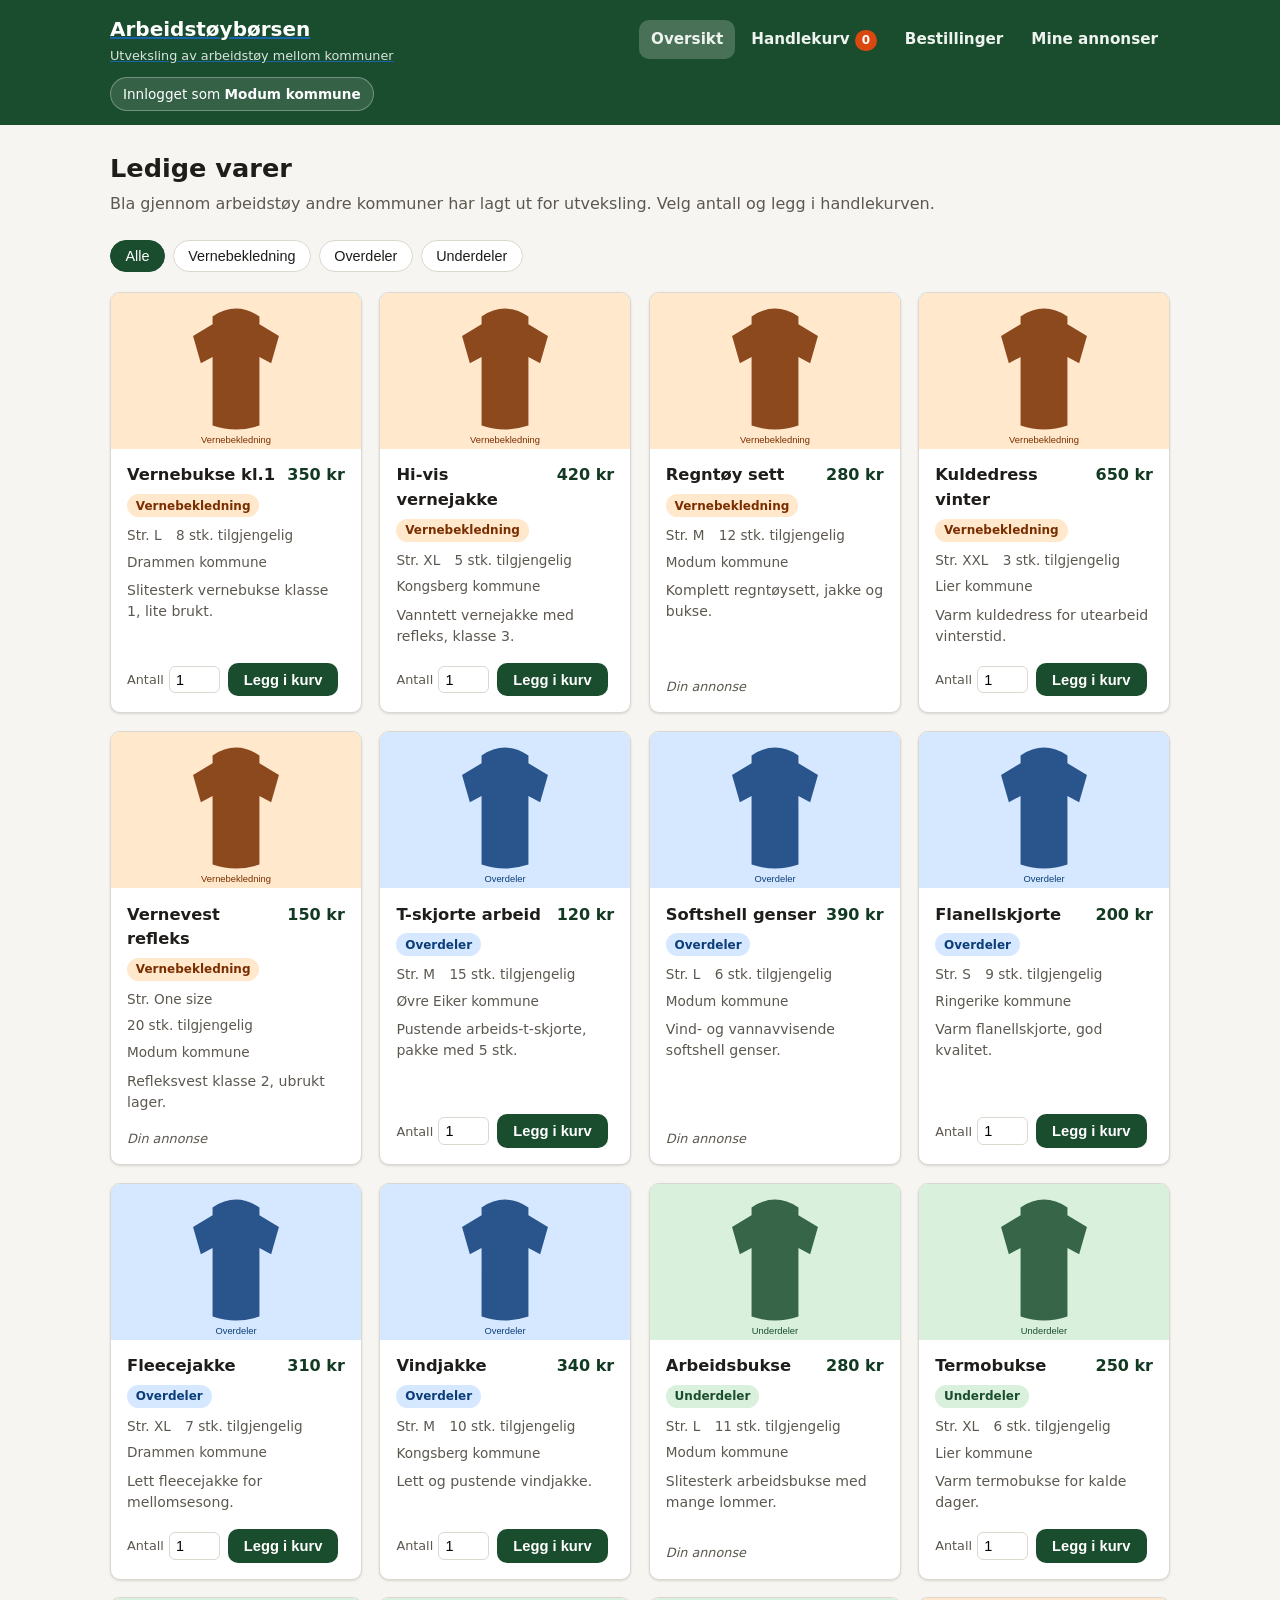
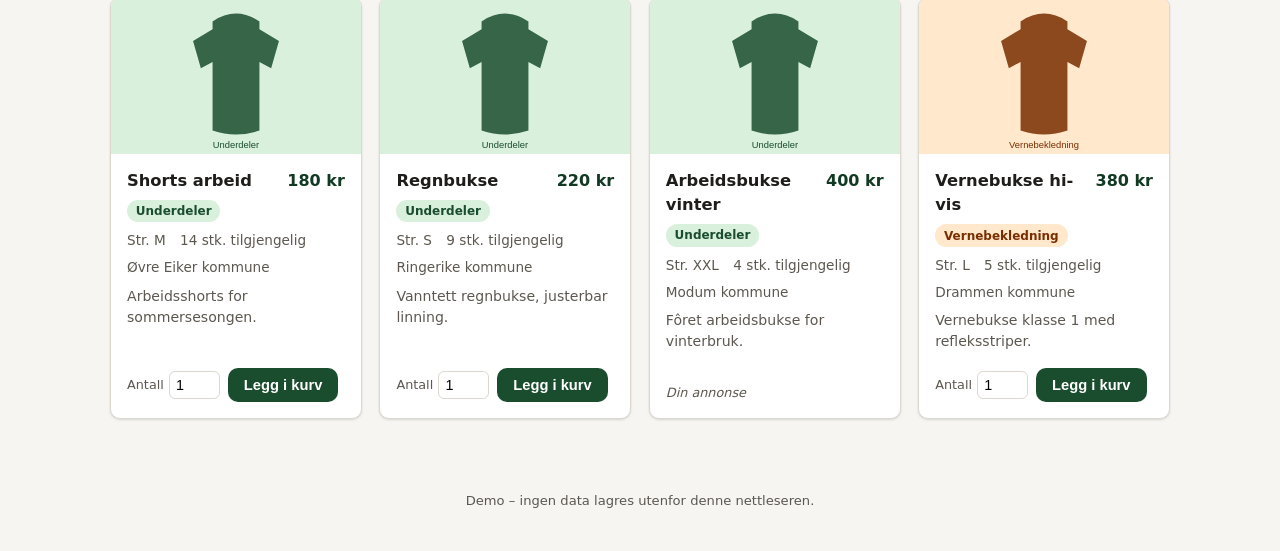
==== index.html @ 623a4e7e "Add clickable workwear marketplace demo Static HTML/CSS/JS site for exchanging workwear between muni" ====
<!doctype html>
<html lang="nb">
<head>
  <meta charset="utf-8" />
  <meta name="viewport" content="width=device-width, initial-scale=1" />
  <title>Oversikt – Arbeidstøybørsen</title>
  <meta name="description" content="Bla gjennom arbeidstøy som er ledig for utveksling mellom kommuner." />
  <link rel="stylesheet" href="assets/css/style.css" />
</head>
<body>
  <a class="skip-link" href="#main">Hopp til innhold</a>

  <header class="site-header">
    <div class="header-inner">
      <a class="brand" href="index.html">
        <span class="brand-name">Arbeidstøybørsen</span>
        <span class="brand-tagline">Utveksling av arbeidstøy mellom kommuner</span>
      </a>
      <nav class="main-nav" aria-label="Hovedmeny">
        <a href="index.html" data-page="oversikt">Oversikt</a>
        <a href="handlekurv.html" data-page="handlekurv">Handlekurv<span class="badge-count" data-cart-count aria-hidden="true">0</span><span class="sr-only"> varer i handlekurv</span></a>
        <a href="bestillinger.html" data-page="bestillinger">Bestillinger</a>
        <a href="mine-annonser.html" data-page="mine-annonser">Mine annonser</a>
      </nav>
      <span class="user-chip">Innlogget som <strong>Modum kommune</strong></span>
    </div>
  </header>

  <main id="main">
    <h1 class="page-title">Ledige varer</h1>
    <p class="page-lead">Bla gjennom arbeidstøy andre kommuner har lagt ut for utveksling. Velg antall og legg i handlekurven.</p>

    <div class="filters" role="group" aria-label="Filtrer etter kategori">
      <button class="filter-btn" type="button" data-filter="Alle" aria-pressed="true">Alle</button>
      <button class="filter-btn" type="button" data-filter="Vernebekledning" aria-pressed="false">Vernebekledning</button>
      <button class="filter-btn" type="button" data-filter="Overdeler" aria-pressed="false">Overdeler</button>
      <button class="filter-btn" type="button" data-filter="Underdeler" aria-pressed="false">Underdeler</button>
    </div>

    <ul class="listing-grid" id="listing-grid" aria-label="Varer til utveksling"></ul>
    <p id="empty-message" class="empty-state" hidden>Ingen varer i denne kategorien akkurat nå.</p>
  </main>

  <footer class="site-footer">
    Demo – ingen data lagres utenfor denne nettleseren.
  </footer>

  <script src="assets/js/data.js"></script>
  <script src="assets/js/store.js"></script>
  <script src="assets/js/ui.js"></script>
  <script>
    let activeFilter = "Alle";

    function renderListings() {
      const grid = document.getElementById("listing-grid");
      const emptyMsg = document.getElementById("empty-message");
      const listings = Store.getListings().filter(
        (l) => activeFilter === "Alle" || l.category === activeFilter
      );

      grid.innerHTML = "";
      emptyMsg.hidden = listings.length !== 0;

      listings.forEach((listing) => {
        const isMine = listing.municipality === Store.MY_MUNICIPALITY;
        const soldOut = listing.quantity <= 0;
        const li = document.createElement("li");
        li.className = "listing-card";
        li.innerHTML = `
          <img src="${placeholderImage(listing.category)}" alt="Illustrasjonsbilde av ${escapeHtml(listing.title)}" />
          <div class="listing-body">
            <div class="listing-top-row">
              <h2 class="listing-title">${escapeHtml(listing.title)}</h2>
              <span class="listing-price">${Store.formatPrice(listing.price)}</span>
            </div>
            <span class="category-tag" data-category="${listing.category}">${listing.category}</span>
            <p class="listing-meta">
              <span>Str. ${escapeHtml(listing.size)}</span>
              <span>${listing.quantity} stk. tilgjengelig</span>
              <span>${escapeHtml(listing.municipality)}</span>
            </p>
            <p class="listing-desc">${escapeHtml(listing.description)}</p>
            <div class="listing-footer">
              ${
                isMine
                  ? `<span class="own-tag">Din annonse</span>`
                  : soldOut
                  ? `<span class="own-tag">Utsolgt</span>`
                  : `
                <div class="qty-field">
                  <label for="qty-${listing.id}">Antall</label>
                  <input type="number" id="qty-${listing.id}" min="1" max="${listing.quantity}" value="1" />
                </div>
                <button class="btn btn-primary" type="button" data-add="${listing.id}">Legg i kurv</button>
              `
              }
            </div>
          </div>
        `;
        grid.appendChild(li);
      });

      grid.querySelectorAll("[data-add]").forEach((btn) => {
        btn.addEventListener("click", () => {
          const id = Number(btn.dataset.add);
          const qtyInput = document.getElementById(`qty-${id}`);
          let qty = parseInt(qtyInput.value, 10);
          if (!Number.isFinite(qty) || qty < 1) qty = 1;
          Store.addToCart(id, qty);
          Store.updateCartBadge();
          const listing = Store.getListing(id);
          showToast(`${qty} × ${listing.title} lagt i handlekurven`);
        });
      });
    }

    document.querySelectorAll(".filter-btn").forEach((btn) => {
      btn.addEventListener("click", () => {
        document.querySelectorAll(".filter-btn").forEach((b) => b.setAttribute("aria-pressed", "false"));
        btn.setAttribute("aria-pressed", "true");
        activeFilter = btn.dataset.filter;
        renderListings();
      });
    });

    initNav("oversikt");
    renderListings();
  </script>
</body>
</html>
---- assets/css/style.css ----
:root {
  --color-bg: #f6f5f2;
  --color-surface: #ffffff;
  --color-border: #dcd8d0;
  --color-text: #1f1d1a;
  --color-text-muted: #5c574f;
  --color-primary: #1a4d2e;
  --color-primary-dark: #123a22;
  --color-primary-contrast: #ffffff;
  --color-accent: #d9480f;
  --color-danger: #b3261e;
  --color-focus: #1864ab;
  --radius: 10px;
  --shadow: 0 1px 3px rgba(0, 0, 0, 0.08), 0 1px 2px rgba(0, 0, 0, 0.06);
  font-size: 16px;
}

* {
  box-sizing: border-box;
}

html,
body {
  margin: 0;
  padding: 0;
}

body {
  font-family: "Segoe UI", system-ui, -apple-system, Arial, sans-serif;
  background: var(--color-bg);
  color: var(--color-text);
  line-height: 1.5;
}

a {
  color: var(--color-focus);
}

img {
  max-width: 100%;
  display: block;
}

.sr-only {
  position: absolute;
  width: 1px;
  height: 1px;
  padding: 0;
  margin: -1px;
  overflow: hidden;
  clip: rect(0, 0, 0, 0);
  white-space: nowrap;
  border: 0;
}

.skip-link {
  position: absolute;
  left: -999px;
  top: 0;
  background: var(--color-primary);
  color: #fff;
  padding: 0.75rem 1rem;
  z-index: 100;
  border-radius: 0 0 var(--radius) 0;
}
.skip-link:focus {
  left: 0;
}

:focus-visible {
  outline: 3px solid var(--color-focus);
  outline-offset: 2px;
}

/* Header / nav */
.site-header {
  background: var(--color-primary);
  color: var(--color-primary-contrast);
}

.header-inner {
  max-width: 1100px;
  margin: 0 auto;
  padding: 0.9rem 1.25rem;
  display: flex;
  flex-wrap: wrap;
  align-items: center;
  justify-content: space-between;
  gap: 0.75rem;
}

.brand {
  display: flex;
  flex-direction: column;
  gap: 0.1rem;
}

.brand-name {
  font-size: 1.25rem;
  font-weight: 700;
  color: #fff;
  text-decoration: none;
}

.brand-tagline {
  font-size: 0.8rem;
  color: #d7e5db;
}

.main-nav {
  display: flex;
  flex-wrap: wrap;
  gap: 0.25rem;
  align-items: center;
}

.main-nav a {
  color: #eef3ef;
  text-decoration: none;
  padding: 0.5rem 0.75rem;
  border-radius: var(--radius);
  font-weight: 600;
  font-size: 0.95rem;
  position: relative;
}

.main-nav a:hover {
  background: rgba(255, 255, 255, 0.12);
}

.main-nav a[aria-current="page"] {
  background: rgba(255, 255, 255, 0.2);
}

.badge-count {
  display: inline-flex;
  align-items: center;
  justify-content: center;
  min-width: 1.35rem;
  height: 1.35rem;
  padding: 0 0.35rem;
  margin-left: 0.35rem;
  border-radius: 999px;
  background: var(--color-accent);
  color: #fff;
  font-size: 0.75rem;
  font-weight: 700;
}

.user-chip {
  background: rgba(255, 255, 255, 0.12);
  border: 1px solid rgba(255, 255, 255, 0.3);
  border-radius: 999px;
  padding: 0.35rem 0.75rem;
  font-size: 0.85rem;
  color: #fff;
  white-space: nowrap;
}

/* Layout */
main {
  max-width: 1100px;
  margin: 0 auto;
  padding: 1.5rem 1.25rem 3rem;
}

.page-title {
  margin: 0 0 0.25rem;
  font-size: 1.6rem;
}

.page-lead {
  color: var(--color-text-muted);
  margin: 0 0 1.5rem;
}

/* Filters */
.filters {
  display: flex;
  flex-wrap: wrap;
  gap: 0.5rem;
  margin-bottom: 1.25rem;
}

.filter-btn {
  background: var(--color-surface);
  border: 1px solid var(--color-border);
  border-radius: 999px;
  padding: 0.45rem 0.9rem;
  font-size: 0.9rem;
  cursor: pointer;
  color: var(--color-text);
}

.filter-btn:hover {
  border-color: var(--color-primary);
}

.filter-btn[aria-pressed="true"] {
  background: var(--color-primary);
  border-color: var(--color-primary);
  color: #fff;
}

/* Listing grid */
.listing-grid {
  display: grid;
  grid-template-columns: repeat(auto-fill, minmax(250px, 1fr));
  gap: 1.1rem;
  list-style: none;
  margin: 0;
  padding: 0;
}

.listing-card {
  background: var(--color-surface);
  border: 1px solid var(--color-border);
  border-radius: var(--radius);
  overflow: hidden;
  box-shadow: var(--shadow);
  display: flex;
  flex-direction: column;
}

.listing-card img {
  width: 100%;
  aspect-ratio: 8 / 5;
  object-fit: cover;
  background: #eee;
}

.listing-body {
  padding: 0.9rem 1rem 1rem;
  display: flex;
  flex-direction: column;
  gap: 0.4rem;
  flex: 1;
}

.listing-top-row {
  display: flex;
  justify-content: space-between;
  align-items: start;
  gap: 0.5rem;
}

.listing-title {
  font-size: 1.02rem;
  font-weight: 700;
  margin: 0;
}

.listing-price {
  font-weight: 700;
  color: var(--color-primary-dark);
  white-space: nowrap;
}

.category-tag {
  display: inline-block;
  font-size: 0.75rem;
  font-weight: 700;
  padding: 0.15rem 0.55rem;
  border-radius: 999px;
  width: fit-content;
}
.category-tag[data-category="Vernebekledning"] {
  background: #ffe8cc;
  color: #7a2e00;
}
.category-tag[data-category="Overdeler"] {
  background: #d6e8ff;
  color: #0b3d78;
}
.category-tag[data-category="Underdeler"] {
  background: #d8f0dc;
  color: #1a4d2e;
}

.listing-meta {
  display: flex;
  flex-wrap: wrap;
  gap: 0.4rem 0.9rem;
  font-size: 0.85rem;
  color: var(--color-text-muted);
  margin: 0.1rem 0;
}

.listing-desc {
  font-size: 0.88rem;
  color: var(--color-text-muted);
  margin: 0;
}

.listing-footer {
  margin-top: auto;
  display: flex;
  align-items: center;
  gap: 0.5rem;
  padding-top: 0.6rem;
}

.qty-field {
  display: flex;
  align-items: center;
  gap: 0.3rem;
}

.qty-field label {
  font-size: 0.8rem;
  color: var(--color-text-muted);
}

.qty-field input {
  width: 3.2rem;
  padding: 0.3rem 0.4rem;
  border: 1px solid var(--color-border);
  border-radius: 6px;
  font-size: 0.9rem;
}

.own-tag {
  font-size: 0.8rem;
  color: var(--color-text-muted);
  font-style: italic;
}

/* Buttons */
.btn {
  display: inline-flex;
  align-items: center;
  justify-content: center;
  gap: 0.4rem;
  border: none;
  border-radius: var(--radius);
  padding: 0.55rem 1rem;
  font-size: 0.92rem;
  font-weight: 600;
  cursor: pointer;
  text-decoration: none;
}

.btn-primary {
  background: var(--color-primary);
  color: #fff;
}
.btn-primary:hover {
  background: var(--color-primary-dark);
}
.btn-primary:disabled {
  background: #a9b8ae;
  cursor: not-allowed;
}

.btn-secondary {
  background: var(--color-surface);
  color: var(--color-text);
  border: 1px solid var(--color-border);
}
.btn-secondary:hover {
  border-color: var(--color-primary);
}

.btn-danger {
  background: transparent;
  color: var(--color-danger);
  border: 1px solid transparent;
  padding: 0.35rem 0.6rem;
  font-weight: 600;
}
.btn-danger:hover {
  background: #fbe9e7;
}

.btn-block {
  width: 100%;
}

/* Cart */
.cart-layout {
  display: grid;
  grid-template-columns: 1fr;
  gap: 1.5rem;
}
@media (min-width: 800px) {
  .cart-layout {
    grid-template-columns: 2fr 1fr;
    align-items: start;
  }
}

.cart-list {
  list-style: none;
  margin: 0;
  padding: 0;
  display: flex;
  flex-direction: column;
  gap: 0.75rem;
}

.cart-row {
  background: var(--color-surface);
  border: 1px solid var(--color-border);
  border-radius: var(--radius);
  padding: 0.75rem;
  display: grid;
  grid-template-columns: 64px 1fr auto;
  gap: 0.75rem;
  align-items: center;
}

.cart-row img {
  width: 64px;
  height: 64px;
  border-radius: 8px;
  object-fit: cover;
}

.cart-row-info h3 {
  margin: 0 0 0.15rem;
  font-size: 0.98rem;
}

.cart-row-info p {
  margin: 0;
  font-size: 0.82rem;
  color: var(--color-text-muted);
}

.cart-row-actions {
  display: flex;
  flex-direction: column;
  align-items: end;
  gap: 0.4rem;
}

.summary-card {
  background: var(--color-surface);
  border: 1px solid var(--color-border);
  border-radius: var(--radius);
  padding: 1.1rem;
  box-shadow: var(--shadow);
}

.summary-card h2 {
  margin-top: 0;
  font-size: 1.1rem;
}

.summary-row {
  display: flex;
  justify-content: space-between;
  font-size: 0.95rem;
  padding: 0.35rem 0;
}

.summary-row.total {
  font-weight: 700;
  font-size: 1.05rem;
  border-top: 1px solid var(--color-border);
  margin-top: 0.4rem;
  padding-top: 0.6rem;
}

.empty-state {
  background: var(--color-surface);
  border: 1px dashed var(--color-border);
  border-radius: var(--radius);
  padding: 2.5rem 1.5rem;
  text-align: center;
  color: var(--color-text-muted);
}

/* Orders */
.order-tabs {
  display: flex;
  gap: 0.5rem;
  margin-bottom: 1rem;
}

.order-list {
  list-style: none;
  margin: 0;
  padding: 0;
  display: flex;
  flex-direction: column;
  gap: 0.9rem;
}

.order-card {
  background: var(--color-surface);
  border: 1px solid var(--color-border);
  border-radius: var(--radius);
  padding: 1rem 1.1rem;
  box-shadow: var(--shadow);
}

.order-card-header {
  display: flex;
  flex-wrap: wrap;
  justify-content: space-between;
  gap: 0.5rem;
  align-items: center;
  margin-bottom: 0.5rem;
}

.order-id {
  font-weight: 700;
}

.order-meta {
  font-size: 0.85rem;
  color: var(--color-text-muted);
}

.status-pill {
  font-size: 0.78rem;
  font-weight: 700;
  padding: 0.2rem 0.6rem;
  border-radius: 999px;
}
.status-pill[data-status="Venter"] {
  background: #fff3cd;
  color: #7a5b00;
}
.status-pill[data-status="Bekreftet"] {
  background: #d6e8ff;
  color: #0b3d78;
}
.status-pill[data-status="Sendt"] {
  background: #e6d9ff;
  color: #4b1f9e;
}
.status-pill[data-status="Levert"] {
  background: #d8f0dc;
  color: #1a4d2e;
}

.order-items {
  list-style: none;
  margin: 0.5rem 0 0;
  padding: 0;
  font-size: 0.9rem;
  border-top: 1px solid var(--color-border);
}

.order-items li {
  display: flex;
  justify-content: space-between;
  padding: 0.35rem 0;
  border-bottom: 1px dashed var(--color-border);
}

.order-items li:last-child {
  border-bottom: none;
}

/* Forms */
.form-card {
  background: var(--color-surface);
  border: 1px solid var(--color-border);
  border-radius: var(--radius);
  padding: 1.25rem;
  box-shadow: var(--shadow);
  max-width: 640px;
}

.form-grid {
  display: grid;
  grid-template-columns: 1fr 1fr;
  gap: 0.9rem;
}

.form-grid .full {
  grid-column: 1 / -1;
}

.field {
  display: flex;
  flex-direction: column;
  gap: 0.3rem;
}

.field label {
  font-size: 0.88rem;
  font-weight: 600;
}

.field input,
.field select,
.field textarea {
  padding: 0.5rem 0.6rem;
  border: 1px solid var(--color-border);
  border-radius: 6px;
  font-size: 0.95rem;
  font-family: inherit;
  background: #fff;
  color: var(--color-text);
}

.field textarea {
  resize: vertical;
  min-height: 4.5rem;
}

.field-hint {
  font-size: 0.78rem;
  color: var(--color-text-muted);
}

.section-heading {
  display: flex;
  justify-content: space-between;
  align-items: center;
  flex-wrap: wrap;
  gap: 0.75rem;
  margin: 2rem 0 1rem;
}

.section-heading h2 {
  margin: 0;
  font-size: 1.25rem;
}

/* Toast */
.toast {
  position: fixed;
  bottom: 1.25rem;
  left: 50%;
  transform: translateX(-50%) translateY(120%);
  background: var(--color-primary-dark);
  color: #fff;
  padding: 0.7rem 1.1rem;
  border-radius: var(--radius);
  box-shadow: var(--shadow);
  font-size: 0.92rem;
  transition: transform 0.25s ease;
  z-index: 200;
}

.toast.show {
  transform: translateX(-50%) translateY(0);
}

footer.site-footer {
  text-align: center;
  color: var(--color-text-muted);
  font-size: 0.82rem;
  padding: 1.5rem 1rem 2.5rem;
}

@media (max-width: 520px) {
  .form-grid {
    grid-template-columns: 1fr;
  }
  .cart-row {
    grid-template-columns: 56px 1fr;
  }
  .cart-row-actions {
    grid-column: 1 / -1;
    flex-direction: row;
    justify-content: space-between;
    align-items: center;
  }
}
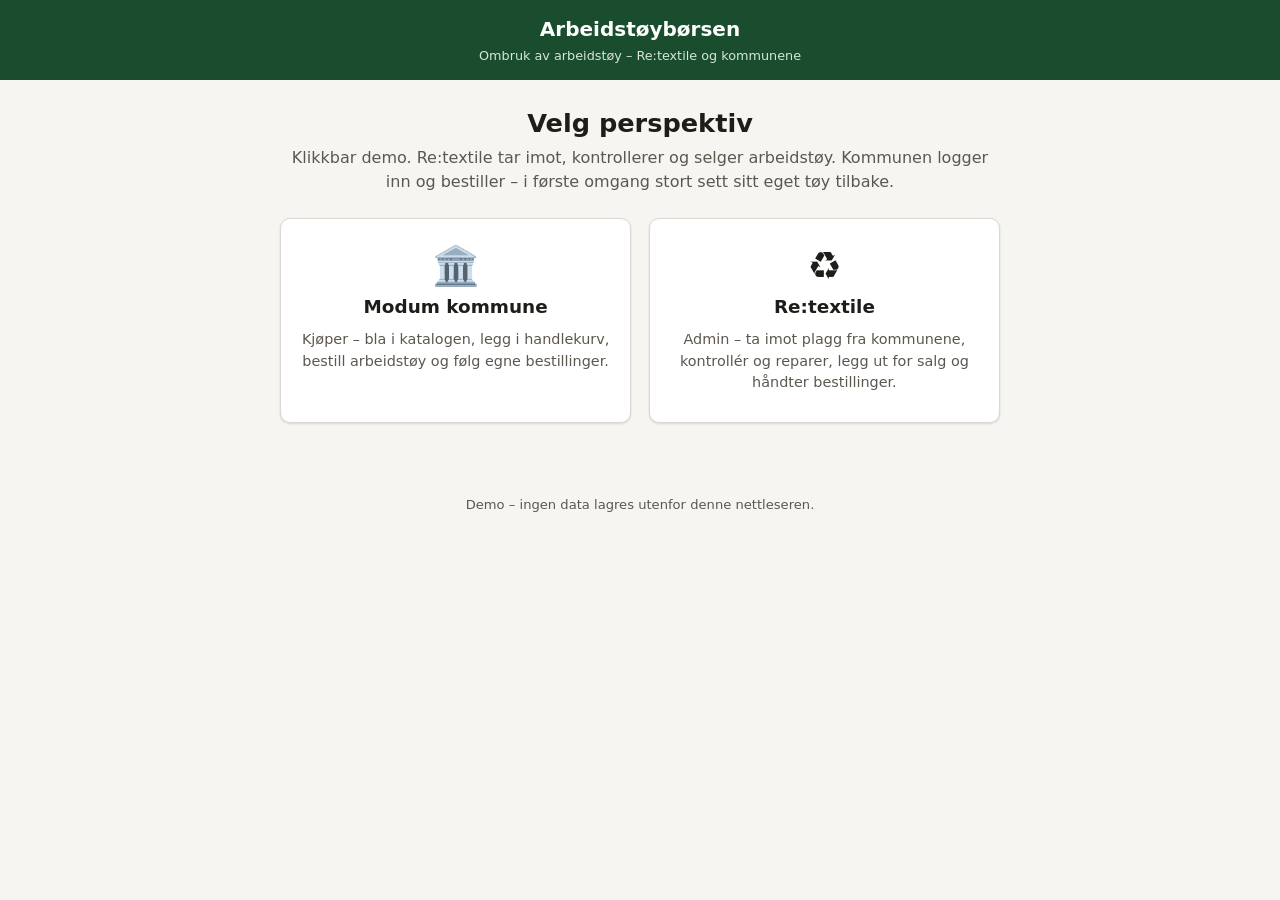
==== commit 4f729d7f: "Split demo into Re:textile admin and municipality buyer views Rework the clickable demo around the a" ====
--- a/index.html
+++ b/index.html
@@ -3,42 +3,42 @@
 <head>
   <meta charset="utf-8" />
   <meta name="viewport" content="width=device-width, initial-scale=1" />
-  <title>Oversikt – Arbeidstøybørsen</title>
-  <meta name="description" content="Bla gjennom arbeidstøy som er ledig for utveksling mellom kommuner." />
+  <title>Velg perspektiv – Arbeidstøybørsen</title>
+  <meta name="description" content="Klikkbar demo av Arbeidstøybørsen. Velg om du vil se løsningen som Modum kommune (kjøper) eller Re:textile (admin)." />
   <link rel="stylesheet" href="assets/css/style.css" />
 </head>
 <body>
   <a class="skip-link" href="#main">Hopp til innhold</a>
 
-  <header class="site-header">
+  <header class="site-header slim-header">
     <div class="header-inner">
-      <a class="brand" href="index.html">
+      <span class="brand">
         <span class="brand-name">Arbeidstøybørsen</span>
-        <span class="brand-tagline">Utveksling av arbeidstøy mellom kommuner</span>
-      </a>
-      <nav class="main-nav" aria-label="Hovedmeny">
-        <a href="index.html" data-page="oversikt">Oversikt</a>
-        <a href="handlekurv.html" data-page="handlekurv">Handlekurv<span class="badge-count" data-cart-count aria-hidden="true">0</span><span class="sr-only"> varer i handlekurv</span></a>
-        <a href="bestillinger.html" data-page="bestillinger">Bestillinger</a>
-        <a href="mine-annonser.html" data-page="mine-annonser">Mine annonser</a>
-      </nav>
-      <span class="user-chip">Innlogget som <strong>Modum kommune</strong></span>
+        <span class="brand-tagline">Ombruk av arbeidstøy – Re:textile og kommunene</span>
+      </span>
     </div>
   </header>
 
-  <main id="main">
-    <h1 class="page-title">Ledige varer</h1>
-    <p class="page-lead">Bla gjennom arbeidstøy andre kommuner har lagt ut for utveksling. Velg antall og legg i handlekurven.</p>
+  <main id="main" class="chooser">
+    <h1 class="page-title">Velg perspektiv</h1>
+    <p class="page-lead">
+      Klikkbar demo. Re:textile tar imot, kontrollerer og selger arbeidstøy.
+      Kommunen logger inn og bestiller – i første omgang stort sett sitt eget tøy tilbake.
+    </p>
 
-    <div class="filters" role="group" aria-label="Filtrer etter kategori">
-      <button class="filter-btn" type="button" data-filter="Alle" aria-pressed="true">Alle</button>
-      <button class="filter-btn" type="button" data-filter="Vernebekledning" aria-pressed="false">Vernebekledning</button>
-      <button class="filter-btn" type="button" data-filter="Overdeler" aria-pressed="false">Overdeler</button>
-      <button class="filter-btn" type="button" data-filter="Underdeler" aria-pressed="false">Underdeler</button>
+    <div class="role-grid">
+      <button class="role-card" type="button" data-role="buyer" data-go="butikk.html">
+        <span class="role-emoji" aria-hidden="true">🏛️</span>
+        <span class="role-title">Modum kommune</span>
+        <span class="role-sub">Kjøper – bla i katalogen, legg i handlekurv, bestill arbeidstøy og følg egne bestillinger.</span>
+      </button>
+
+      <button class="role-card" type="button" data-role="admin" data-go="admin.html">
+        <span class="role-emoji" aria-hidden="true">♻️</span>
+        <span class="role-title">Re:textile</span>
+        <span class="role-sub">Admin – ta imot plagg fra kommunene, kontrollér og reparer, legg ut for salg og håndter bestillinger.</span>
+      </button>
     </div>
-
-    <ul class="listing-grid" id="listing-grid" aria-label="Varer til utveksling"></ul>
-    <p id="empty-message" class="empty-state" hidden>Ingen varer i denne kategorien akkurat nå.</p>
   </main>
 
   <footer class="site-footer">
@@ -49,82 +49,13 @@
   <script src="assets/js/store.js"></script>
   <script src="assets/js/ui.js"></script>
   <script>
-    let activeFilter = "Alle";
-
-    function renderListings() {
-      const grid = document.getElementById("listing-grid");
-      const emptyMsg = document.getElementById("empty-message");
-      const listings = Store.getListings().filter(
-        (l) => activeFilter === "Alle" || l.category === activeFilter
-      );
-
-      grid.innerHTML = "";
-      emptyMsg.hidden = listings.length !== 0;
-
-      listings.forEach((listing) => {
-        const isMine = listing.municipality === Store.MY_MUNICIPALITY;
-        const soldOut = listing.quantity <= 0;
-        const li = document.createElement("li");
-        li.className = "listing-card";
-        li.innerHTML = `
-          <img src="${placeholderImage(listing.category)}" alt="Illustrasjonsbilde av ${escapeHtml(listing.title)}" />
-          <div class="listing-body">
-            <div class="listing-top-row">
-              <h2 class="listing-title">${escapeHtml(listing.title)}</h2>
-              <span class="listing-price">${Store.formatPrice(listing.price)}</span>
-            </div>
-            <span class="category-tag" data-category="${listing.category}">${listing.category}</span>
-            <p class="listing-meta">
-              <span>Str. ${escapeHtml(listing.size)}</span>
-              <span>${listing.quantity} stk. tilgjengelig</span>
-              <span>${escapeHtml(listing.municipality)}</span>
-            </p>
-            <p class="listing-desc">${escapeHtml(listing.description)}</p>
-            <div class="listing-footer">
-              ${
-                isMine
-                  ? `<span class="own-tag">Din annonse</span>`
-                  : soldOut
-                  ? `<span class="own-tag">Utsolgt</span>`
-                  : `
-                <div class="qty-field">
-                  <label for="qty-${listing.id}">Antall</label>
-                  <input type="number" id="qty-${listing.id}" min="1" max="${listing.quantity}" value="1" />
-                </div>
-                <button class="btn btn-primary" type="button" data-add="${listing.id}">Legg i kurv</button>
-              `
-              }
-            </div>
-          </div>
-        `;
-        grid.appendChild(li);
-      });
-
-      grid.querySelectorAll("[data-add]").forEach((btn) => {
-        btn.addEventListener("click", () => {
-          const id = Number(btn.dataset.add);
-          const qtyInput = document.getElementById(`qty-${id}`);
-          let qty = parseInt(qtyInput.value, 10);
-          if (!Number.isFinite(qty) || qty < 1) qty = 1;
-          Store.addToCart(id, qty);
-          Store.updateCartBadge();
-          const listing = Store.getListing(id);
-          showToast(`${qty} × ${listing.title} lagt i handlekurven`);
-        });
-      });
-    }
-
-    document.querySelectorAll(".filter-btn").forEach((btn) => {
-      btn.addEventListener("click", () => {
-        document.querySelectorAll(".filter-btn").forEach((b) => b.setAttribute("aria-pressed", "false"));
-        btn.setAttribute("aria-pressed", "true");
-        activeFilter = btn.dataset.filter;
-        renderListings();
+    Store.clearRole();
+    document.querySelectorAll(".role-card").forEach((card) => {
+      card.addEventListener("click", () => {
+        Store.setRole(card.dataset.role);
+        window.location.href = card.dataset.go;
       });
     });
-
-    initNav("oversikt");
-    renderListings();
   </script>
 </body>
 </html>
--- a/assets/css/style.css
+++ b/assets/css/style.css
@@ -30,6 +30,7 @@
   background: var(--color-bg);
   color: var(--color-text);
   line-height: 1.5;
+  -webkit-text-size-adjust: 100%;
 }
 
 a {
@@ -93,6 +94,7 @@
   display: flex;
   flex-direction: column;
   gap: 0.1rem;
+  text-decoration: none;
 }
 
 .brand-name {
@@ -130,6 +132,10 @@
 
 .main-nav a[aria-current="page"] {
   background: rgba(255, 255, 255, 0.2);
+}
+
+.nav-switch {
+  border: 1px solid rgba(255, 255, 255, 0.3);
 }
 
 .badge-count {
@@ -157,6 +163,51 @@
   white-space: nowrap;
 }
 
+/* Mobile nav toggle (hidden on wide screens) */
+.nav-toggle {
+  display: none;
+  align-items: center;
+  gap: 0.5rem;
+  background: rgba(255, 255, 255, 0.14);
+  border: 1px solid rgba(255, 255, 255, 0.35);
+  color: #fff;
+  font: inherit;
+  font-weight: 600;
+  padding: 0.5rem 0.8rem;
+  border-radius: var(--radius);
+  cursor: pointer;
+}
+.nav-toggle-bars,
+.nav-toggle-bars::before,
+.nav-toggle-bars::after {
+  content: "";
+  display: block;
+  width: 18px;
+  height: 2px;
+  background: #fff;
+}
+.nav-toggle-bars {
+  position: relative;
+}
+.nav-toggle-bars::before {
+  position: absolute;
+  top: -6px;
+}
+.nav-toggle-bars::after {
+  position: absolute;
+  top: 6px;
+}
+
+.nav-context {
+  display: none;
+}
+
+/* Slim header for the perspective chooser */
+.slim-header .header-inner {
+  justify-content: center;
+  text-align: center;
+}
+
 /* Layout */
 main {
   max-width: 1100px;
@@ -174,6 +225,50 @@
   margin: 0 0 1.5rem;
 }
 
+/* Perspective chooser */
+.chooser {
+  max-width: 760px;
+  text-align: center;
+}
+.role-grid {
+  display: grid;
+  grid-template-columns: 1fr 1fr;
+  gap: 1.1rem;
+  margin-top: 1.5rem;
+}
+.role-card {
+  background: var(--color-surface);
+  border: 1px solid var(--color-border);
+  border-radius: var(--radius);
+  box-shadow: var(--shadow);
+  padding: 1.75rem 1.25rem;
+  display: flex;
+  flex-direction: column;
+  align-items: center;
+  gap: 0.5rem;
+  cursor: pointer;
+  text-align: center;
+  font: inherit;
+  color: var(--color-text);
+  transition: border-color 0.15s ease, transform 0.15s ease;
+}
+.role-card:hover {
+  border-color: var(--color-primary);
+  transform: translateY(-2px);
+}
+.role-emoji {
+  font-size: 2.4rem;
+  line-height: 1;
+}
+.role-title {
+  font-size: 1.15rem;
+  font-weight: 700;
+}
+.role-sub {
+  font-size: 0.9rem;
+  color: var(--color-text-muted);
+}
+
 /* Filters */
 .filters {
   display: flex;
@@ -200,6 +295,79 @@
   background: var(--color-primary);
   border-color: var(--color-primary);
   color: #fff;
+}
+
+/* Stats */
+.stat-grid {
+  display: grid;
+  grid-template-columns: repeat(auto-fit, minmax(150px, 1fr));
+  gap: 1rem;
+  margin-bottom: 1.75rem;
+}
+.stat-card {
+  background: var(--color-surface);
+  border: 1px solid var(--color-border);
+  border-radius: var(--radius);
+  box-shadow: var(--shadow);
+  padding: 1.1rem 1.2rem;
+}
+.stat-value {
+  font-size: 1.9rem;
+  font-weight: 700;
+  color: var(--color-primary-dark);
+  line-height: 1.1;
+}
+.stat-label {
+  font-size: 0.85rem;
+  color: var(--color-text-muted);
+  margin-top: 0.2rem;
+}
+
+/* Dashboard panels */
+.dashboard-cols {
+  display: grid;
+  grid-template-columns: 1fr;
+  gap: 1.25rem;
+}
+@media (min-width: 800px) {
+  .dashboard-cols {
+    grid-template-columns: 1fr 1fr;
+  }
+}
+.panel {
+  background: var(--color-surface);
+  border: 1px solid var(--color-border);
+  border-radius: var(--radius);
+  box-shadow: var(--shadow);
+  padding: 1.1rem 1.2rem;
+}
+.panel h2 {
+  margin-top: 0;
+  font-size: 1.1rem;
+}
+.mini-list {
+  list-style: none;
+  margin: 0;
+  padding: 0;
+}
+.mini-list li {
+  display: flex;
+  justify-content: space-between;
+  gap: 0.75rem;
+  padding: 0.55rem 0;
+  border-bottom: 1px dashed var(--color-border);
+  font-size: 0.9rem;
+}
+.mini-list li:last-child {
+  border-bottom: none;
+}
+.mini-list .muted {
+  color: var(--color-text-muted);
+}
+.panel-link {
+  display: inline-block;
+  margin-top: 0.85rem;
+  font-weight: 600;
 }
 
 /* Listing grid */
@@ -256,6 +424,12 @@
   white-space: nowrap;
 }
 
+.tag-row {
+  display: flex;
+  flex-wrap: wrap;
+  gap: 0.35rem;
+}
+
 .category-tag {
   display: inline-block;
   font-size: 0.75rem;
@@ -277,6 +451,18 @@
   color: #1a4d2e;
 }
 
+.condition-tag {
+  display: inline-block;
+  font-size: 0.72rem;
+  font-weight: 700;
+  padding: 0.12rem 0.5rem;
+  border-radius: 999px;
+  background: #eef2ee;
+  color: var(--color-primary-dark);
+  border: 1px solid var(--color-border);
+  width: fit-content;
+}
+
 .listing-meta {
   display: flex;
   flex-wrap: wrap;
@@ -295,6 +481,7 @@
 .listing-footer {
   margin-top: auto;
   display: flex;
+  flex-wrap: wrap;
   align-items: center;
   gap: 0.5rem;
   padding-top: 0.6rem;
@@ -312,11 +499,11 @@
 }
 
 .qty-field input {
-  width: 3.2rem;
-  padding: 0.3rem 0.4rem;
+  width: 3.4rem;
+  padding: 0.35rem 0.4rem;
   border: 1px solid var(--color-border);
   border-radius: 6px;
-  font-size: 0.9rem;
+  font-size: 0.95rem;
 }
 
 .own-tag {
@@ -376,6 +563,11 @@
   width: 100%;
 }
 
+.btn-sm {
+  padding: 0.4rem 0.8rem;
+  font-size: 0.85rem;
+}
+
 /* Cart */
 .cart-layout {
   display: grid;
@@ -472,12 +664,6 @@
 }
 
 /* Orders */
-.order-tabs {
-  display: flex;
-  gap: 0.5rem;
-  margin-bottom: 1rem;
-}
-
 .order-list {
   list-style: none;
   margin: 0;
@@ -518,8 +704,10 @@
   font-weight: 700;
   padding: 0.2rem 0.6rem;
   border-radius: 999px;
-}
-.status-pill[data-status="Venter"] {
+  white-space: nowrap;
+}
+.status-pill[data-status="Venter"],
+.status-pill[data-status="Til kontroll"] {
   background: #fff3cd;
   color: #7a5b00;
 }
@@ -527,11 +715,17 @@
   background: #d6e8ff;
   color: #0b3d78;
 }
-.status-pill[data-status="Sendt"] {
+.status-pill[data-status="Sendt"],
+.status-pill[data-status="Til sortering"] {
   background: #e6d9ff;
   color: #4b1f9e;
 }
-.status-pill[data-status="Levert"] {
+.status-pill[data-status="Til reparasjon"] {
+  background: #ffe3d3;
+  color: #8a3b12;
+}
+.status-pill[data-status="Levert"],
+.status-pill[data-status="Klar for salg"] {
   background: #d8f0dc;
   color: #1a4d2e;
 }
@@ -547,12 +741,20 @@
 .order-items li {
   display: flex;
   justify-content: space-between;
+  gap: 0.75rem;
   padding: 0.35rem 0;
   border-bottom: 1px dashed var(--color-border);
 }
 
 .order-items li:last-child {
   border-bottom: none;
+}
+
+.card-actions {
+  margin-top: 0.8rem;
+  display: flex;
+  flex-wrap: wrap;
+  gap: 0.5rem;
 }
 
 /* Forms */
@@ -592,7 +794,7 @@
   padding: 0.5rem 0.6rem;
   border: 1px solid var(--color-border);
   border-radius: 6px;
-  font-size: 0.95rem;
+  font-size: 1rem;
   font-family: inherit;
   background: #fff;
   color: var(--color-text);
@@ -627,7 +829,7 @@
   position: fixed;
   bottom: 1.25rem;
   left: 50%;
-  transform: translateX(-50%) translateY(120%);
+  transform: translateX(-50%) translateY(160%);
   background: var(--color-primary-dark);
   color: #fff;
   padding: 0.7rem 1.1rem;
@@ -636,6 +838,8 @@
   font-size: 0.92rem;
   transition: transform 0.25s ease;
   z-index: 200;
+  max-width: calc(100vw - 2rem);
+  text-align: center;
 }
 
 .toast.show {
@@ -649,9 +853,74 @@
   padding: 1.5rem 1rem 2.5rem;
 }
 
-@media (max-width: 520px) {
+/* ---- Responsive ---- */
+@media (max-width: 760px) {
+  .header-inner {
+    flex-wrap: wrap;
+  }
+  .brand {
+    flex: 1;
+    min-width: 0;
+  }
+  .brand-tagline {
+    display: none;
+  }
+  .user-chip {
+    display: none;
+  }
+  .nav-toggle {
+    display: inline-flex;
+  }
+  .main-nav {
+    display: none;
+    flex-basis: 100%;
+    flex-direction: column;
+    align-items: stretch;
+    gap: 0.15rem;
+    margin-top: 0.5rem;
+  }
+  .main-nav.open {
+    display: flex;
+  }
+  .main-nav a {
+    padding: 0.8rem 0.75rem;
+    border-radius: 8px;
+    font-size: 1rem;
+  }
+  .nav-switch {
+    margin-top: 0.25rem;
+  }
+  .nav-context {
+    display: block;
+    margin: 0 0 0.35rem;
+    padding: 0.35rem 0.75rem 0.6rem;
+    font-size: 0.85rem;
+    color: #d7e5db;
+    border-bottom: 1px solid rgba(255, 255, 255, 0.18);
+  }
+  .badge-count {
+    margin-left: 0.5rem;
+  }
+  .page-title {
+    font-size: 1.4rem;
+  }
+}
+
+@media (max-width: 640px) {
+  main {
+    padding: 1.25rem 1rem 2.5rem;
+  }
   .form-grid {
     grid-template-columns: 1fr;
+  }
+  .role-grid {
+    grid-template-columns: 1fr;
+  }
+  .listing-grid {
+    grid-template-columns: 1fr;
+  }
+  .listing-footer .btn {
+    flex: 1;
   }
   .cart-row {
     grid-template-columns: 56px 1fr;
@@ -662,4 +931,7 @@
     justify-content: space-between;
     align-items: center;
   }
-}
+  .order-card-header {
+    align-items: flex-start;
+  }
+}
